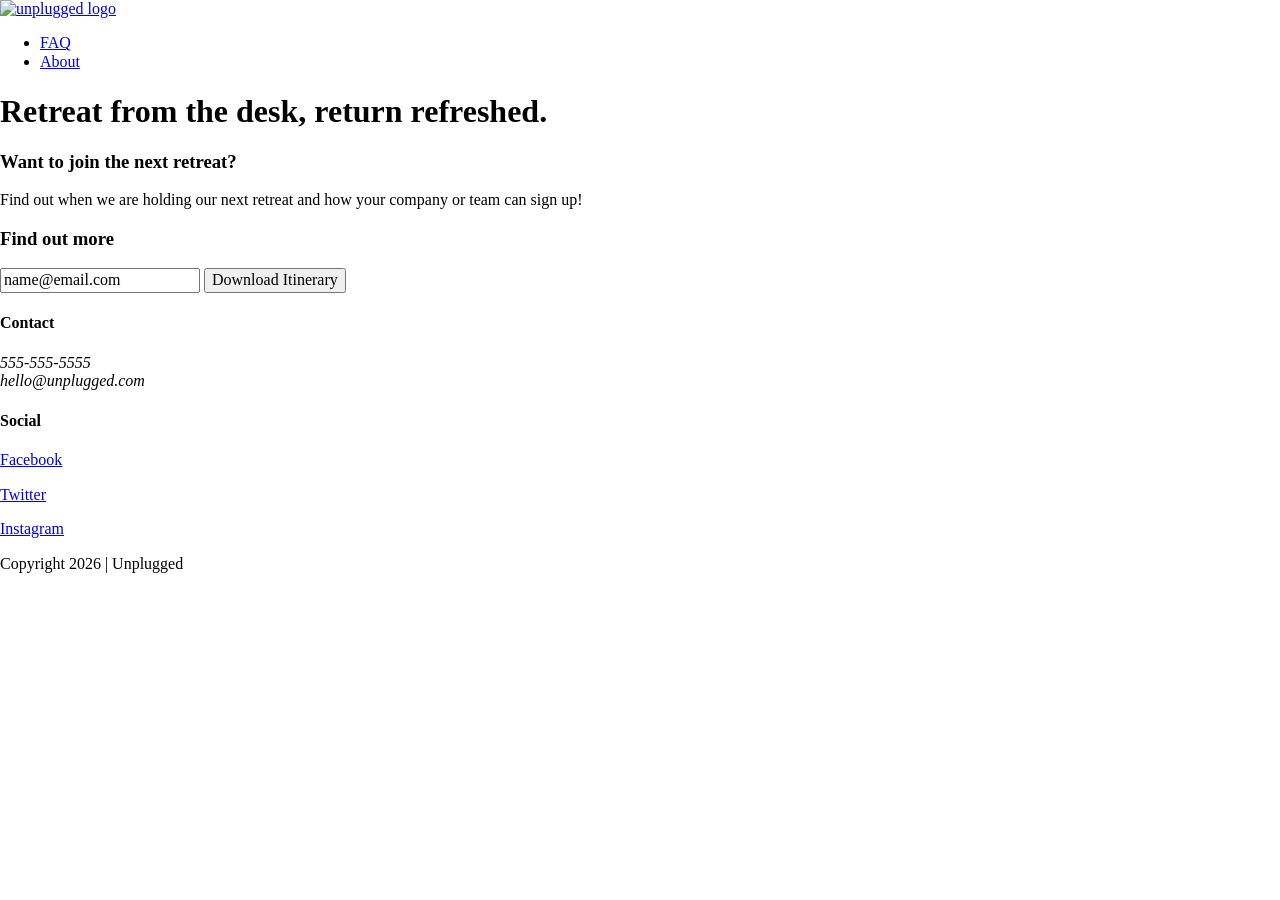
==== index.html @ 07ed84f9 "Code the header, hero area, newsletter signup, and footer HTML" ====
<!doctype html>
<html class="no-js" lang="">

<head>
  <meta charset="utf-8">
  <title>Unplugged | Retreat from the desk, return refreshed</title>
  <meta name="description" content="">
  <meta name="viewport" content="width=device-width, initial-scale=1">

  <meta property="og:title" content="">
  <meta property="og:type" content="">
  <meta property="og:url" content="">
  <meta property="og:image" content="">

  <link rel="manifest" href="site.webmanifest">
  <link rel="apple-touch-icon" href="icon.png">
  <!-- Place favicon.ico in the root directory -->

  <link rel="stylesheet" href="css/normalize.css">
  <link rel="stylesheet" href="css/main.css">

  <meta name="theme-color" content="#fafafa">
</head>

<body>

  <header>
    <div class="content-wrapper">
      <a href="index.html"><img src="" alt="unplugged logo"></a>
      <div class="header-divider"></div>
      <nav>
        <ul>
          <li><a href="faq/index.html" rel="noopener">FAQ</a></li>
          <li><a href="about/index.html" rel="noopener">About</a></li>
        </ul>
      </nav>
    </div>
  </header>
  <main>
    <section class="hero-area">
      <div class="content-wrapper">
        <h1>Retreat from the desk, return refreshed.</h1>
      </div>
    </section>
    <aside>
      <div class="content-wrapper">
        <div class="form-description">
          <h3>Want to join the next retreat?</h3>
          <p>Find out when we are holding our next retreat and how your company or team can sign up!</p>
        </div>
        <div class="form">
          <h3>Find out more</h3>
          <input type="text" name="name" value="name@email.com" aria-label="email address">
          <input type="button" value="Download Itinerary">
        </div>
      </div> <!-- aside content-wrapper ends -->
    </aside>
  </main> <!-- main wrapper -->
  <footer>
    <div class="content-wrapper">
      <div class="footer-content">
        <div class="contact">
          <h4>Contact</h4>
          <address>
            <p>555-555-5555<br>
              hello@unplugged.com</p>
          </address>
        </div>
        <div class="social">
          <h4>Social</h4>
          <div class="social-icons">
            <p><a href="https://www.facebook.com/" target="_blank" rel="noopener">Facebook</a></p>
            <p><a href="https://twitter.com/" target="_blank" rel="noopener">Twitter</a></p>
            <p><a href="https://www.instagram.com/" target="_blank" rel="noopener">Instagram</a></p>
          </div>
        </div>
      </div> <!-- footer content ends -->
      <div class="copyright">
        <p>Copyright 2026 | Unplugged</p>
      </div>
    </div> <!-- footer content-wrapper ends -->
  </footer>

  <script src="js/vendor/modernizr-3.11.2.min.js"></script>
  <script src="js/plugins.js"></script>
  <script src="js/main.js"></script>

  <!-- Google Analytics: change UA-XXXXX-Y to be your site's ID. -->
  <script>
    window.ga = function () { ga.q.push(arguments) }; ga.q = []; ga.l = +new Date;
    ga('create', 'UA-XXXXX-Y', 'auto'); ga('set', 'anonymizeIp', true); ga('set', 'transport', 'beacon'); ga('send', 'pageview')
  </script>
  <script src="https://www.google-analytics.com/analytics.js" async></script>
</body>

</html>
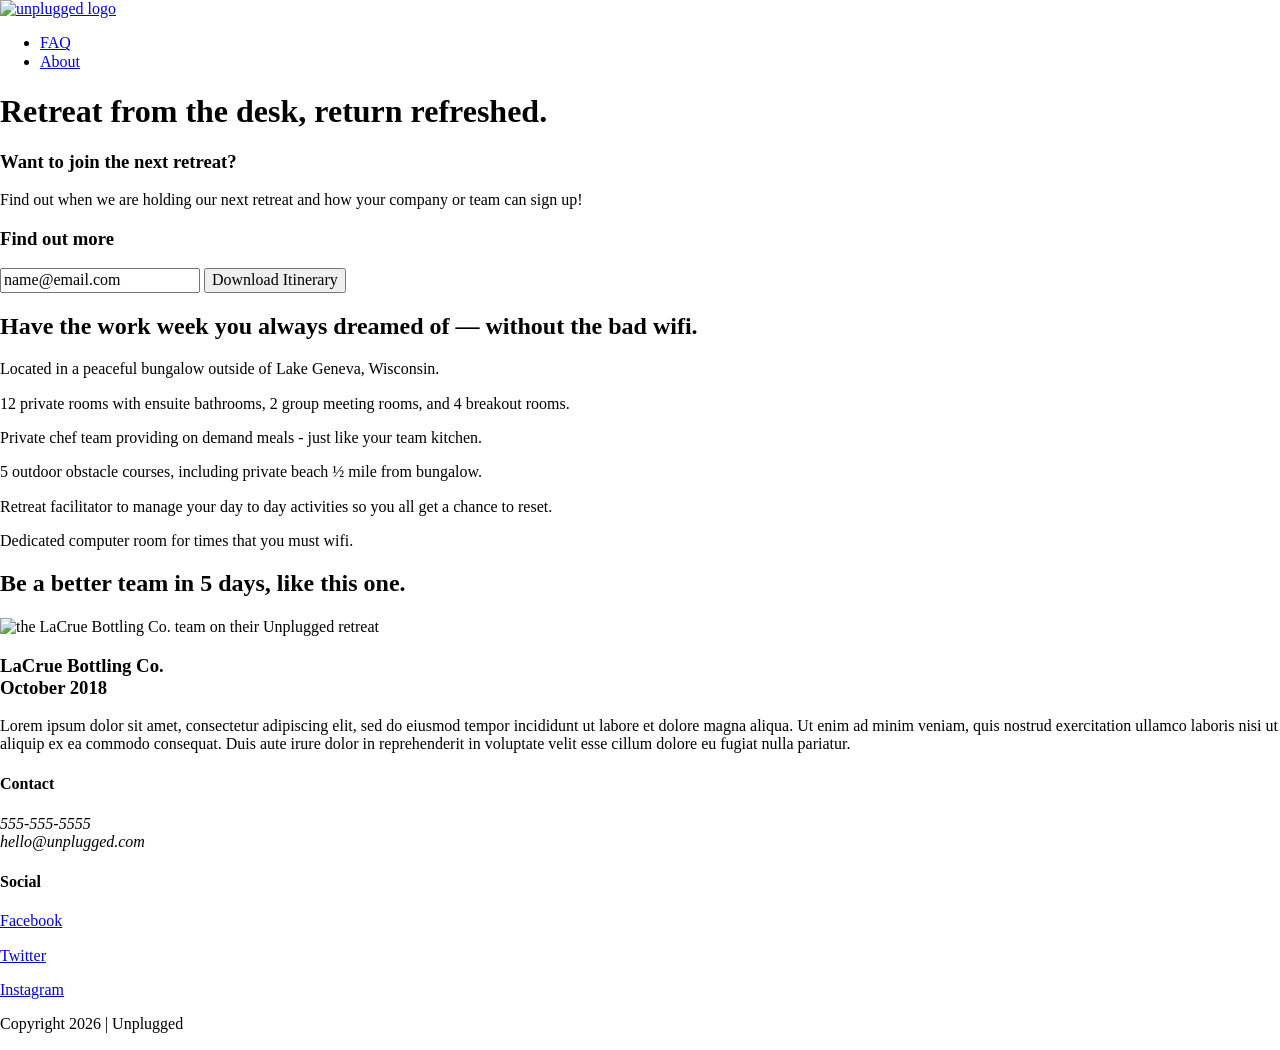
==== commit 9fe28759: "Finish homepage HTML with features and reviews sections and class names" ====
--- a/index.html
+++ b/index.html
@@ -55,6 +55,49 @@
         </div>
       </div> <!-- aside content-wrapper ends -->
     </aside>
+    <section class="features">
+      <div class="content-wrapper">
+        <h2>Have the work week you always dreamed of — without the bad wifi.</h2>
+        <div class="features-items">
+          <article>
+            <p class="fontawesome-icon"></p>
+            <p class="features-item-description">Located in a peaceful bungalow outside of Lake Geneva, Wisconsin.</p>
+          </article>
+          <article>
+            <p class="fontawesome-icon"></p>
+            <p class="features-item-description">12 private rooms with ensuite bathrooms, 2 group meeting rooms, and 4 breakout rooms.</p>
+          </article>
+          <article>
+            <p class="fontawesome-icon"></p>
+            <p class="features-item-description">Private chef team providing on demand meals - just like your team kitchen.</p>
+          </article>
+          <article>
+            <p class="fontawesome-icon"></p>
+            <p class="features-item-description">5 outdoor obstacle courses, including private beach ½ mile from bungalow.</p>
+          </article>
+          <article>
+            <p class="fontawesome-icon"></p>
+            <p class="features-item-description">Retreat facilitator to manage your day to day activities so you all get a chance to reset.</p>
+          </article>
+          <article>
+            <p class="fontawesome-icon"></p>
+            <p class="features-item-description">Dedicated computer room for times that you must wifi.</p>
+          </article>
+        </div>
+      </div>
+    </section>
+    <section class="reviews">
+      <div class="content-wrapper">
+        <h2>Be a better team in 5 days, like this one.</h2>
+        <article>
+          <img src="" alt="the LaCrue Bottling Co. team on their Unplugged retreat">
+          <div class="review-text">
+            <h3>LaCrue Bottling Co.<br>October 2018</h3>
+            <p>Lorem ipsum dolor sit amet, consectetur adipiscing elit, sed do eiusmod tempor incididunt ut labore et dolore magna aliqua. Ut enim ad minim veniam, quis nostrud exercitation ullamco laboris nisi ut aliquip ex ea commodo consequat. Duis aute irure dolor in reprehenderit in voluptate velit esse cillum dolore eu fugiat nulla pariatur.</p>
+          </div>
+        </article>
+      </div>
+    </section>
   </main> <!-- main wrapper -->
   <footer>
     <div class="content-wrapper">
@@ -81,6 +124,7 @@
     </div> <!-- footer content-wrapper ends -->
   </footer>
 
+
   <script src="js/vendor/modernizr-3.11.2.min.js"></script>
   <script src="js/plugins.js"></script>
   <script src="js/main.js"></script>
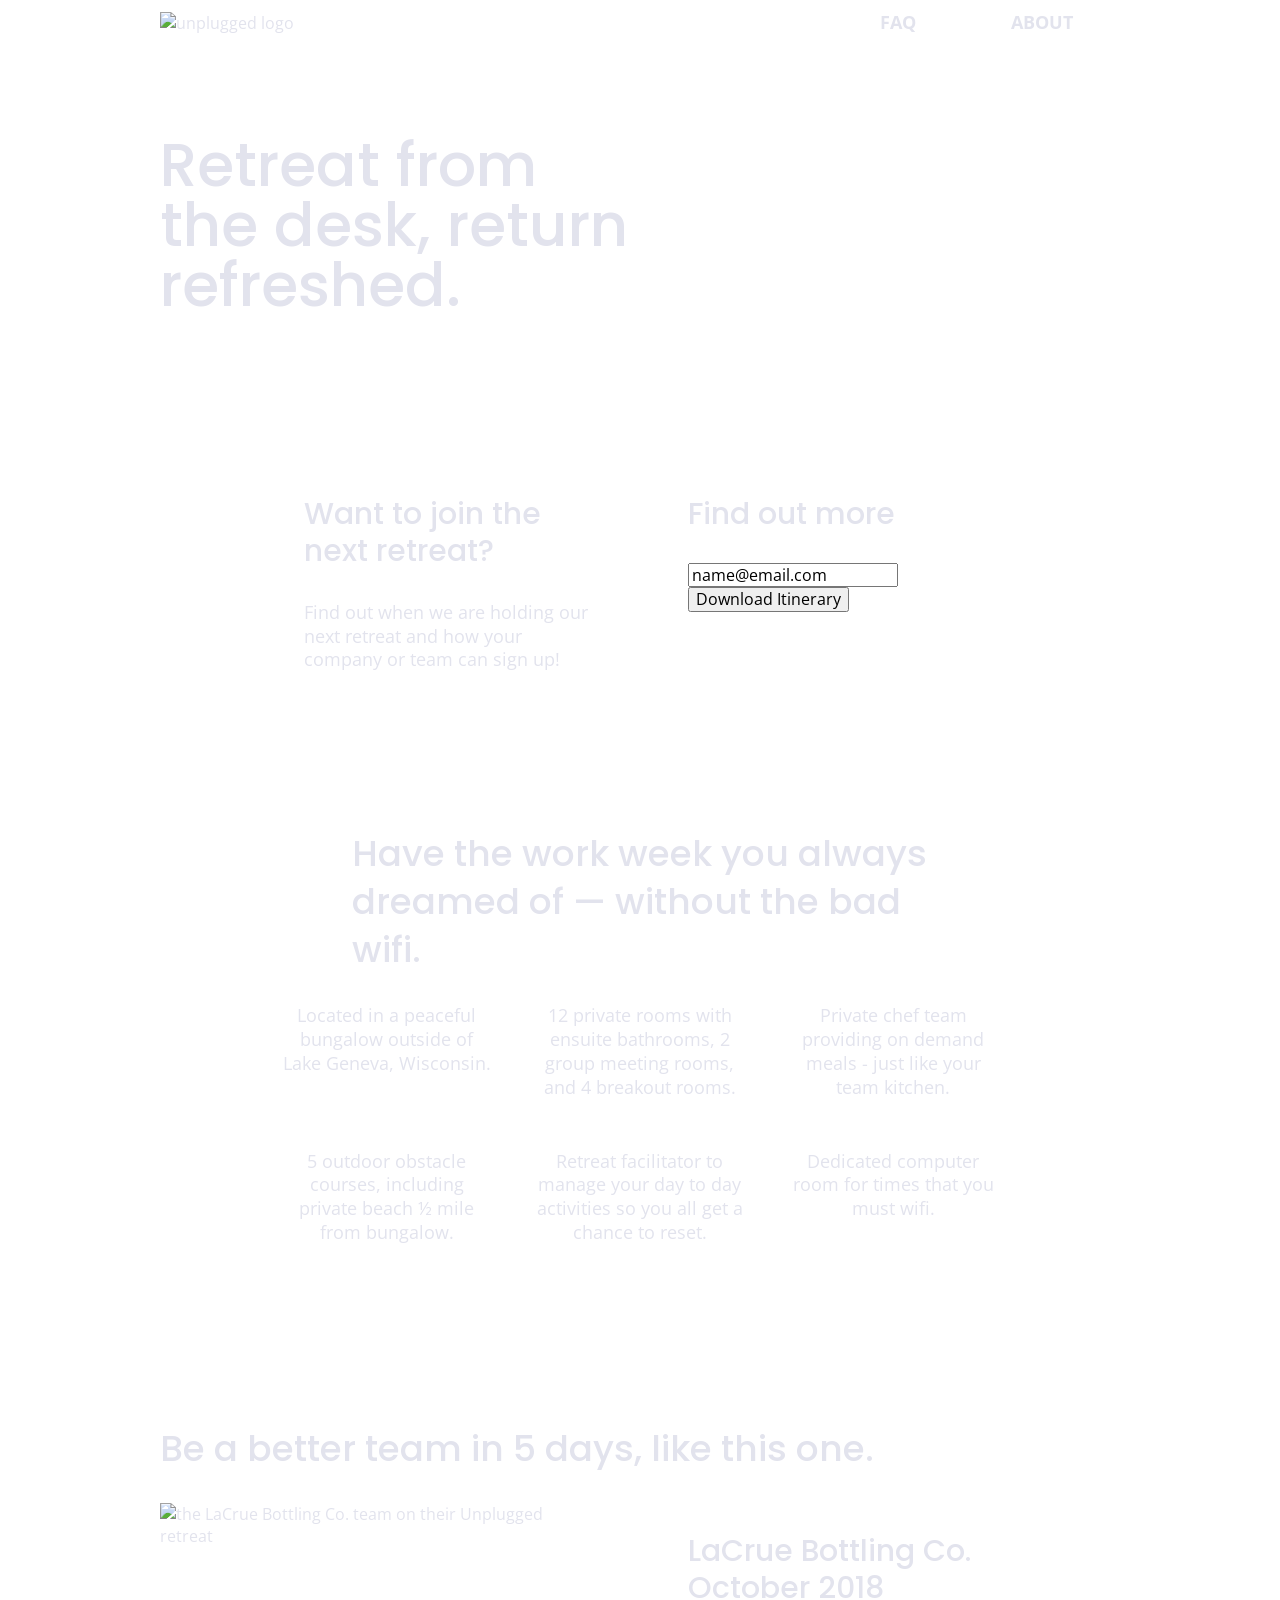
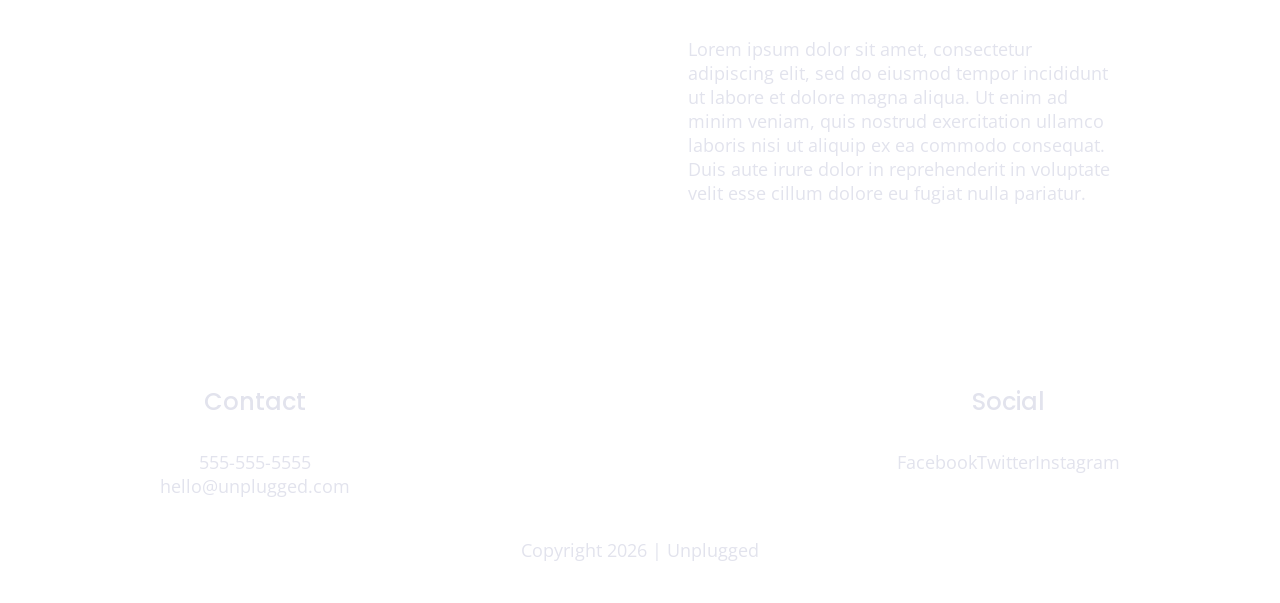
==== commit b6225421: "Add Google Fonts and global text styles" ====
--- a/index.html
+++ b/index.html
@@ -18,6 +18,10 @@
 
   <link rel="stylesheet" href="css/normalize.css">
   <link rel="stylesheet" href="css/main.css">
+  <!-- Google Fonts -->
+  <link rel="preconnect" href="https://fonts.googleapis.com">
+  <link rel="preconnect" href="https://fonts.gstatic.com" crossorigin>
+  <link href="https://fonts.googleapis.com/css2?family=Open+Sans:ital,wght@0,300..800;1,300..800&family=Poppins:wght@400;500;600;700&display=swap" rel="stylesheet">
 
   <meta name="theme-color" content="#fafafa">
 </head>
--- a/css/main.css
+++ b/css/main.css
@@ -0,0 +1,668 @@
+/*! HTML5 Boilerplate v8.0.0 | MIT License | https://html5boilerplate.com/ */
+
+/* main.css 2.1.0 | MIT License | https://github.com/h5bp/main.css#readme */
+/*
+ * What follows is the result of much research on cross-browser styling.
+ * Credit left inline and big thanks to Nicolas Gallagher, Jonathan Neal,
+ * Kroc Camen, and the H5BP dev community and team.
+ */
+
+/* ==========================================================================
+   Base styles: opinionated defaults
+   ========================================================================== */
+
+html {
+  color: #222;
+  font-size: 1em;
+  line-height: 1.4;
+}
+
+/*
+ * Remove text-shadow in selection highlight:
+ * https://twitter.com/miketaylr/status/12228805301
+ *
+ * Vendor-prefixed and regular ::selection selectors cannot be combined:
+ * https://stackoverflow.com/a/16982510/7133471
+ *
+ * Customize the background color to match your design.
+ */
+
+::-moz-selection {
+  background: #b3d4fc;
+  text-shadow: none;
+}
+
+::selection {
+  background: #b3d4fc;
+  text-shadow: none;
+}
+
+/*
+ * A better looking default horizontal rule
+ */
+
+hr {
+  display: block;
+  height: 1px;
+  border: 0;
+  border-top: 1px solid #ccc;
+  margin: 1em 0;
+  padding: 0;
+}
+
+/*
+ * Remove the gap between audio, canvas, iframes,
+ * images, videos and the bottom of their containers:
+ * https://github.com/h5bp/html5-boilerplate/issues/440
+ */
+
+audio,
+canvas,
+iframe,
+img,
+svg,
+video {
+  vertical-align: middle;
+}
+
+/*
+ * Remove default fieldset styles.
+ */
+
+fieldset {
+  border: 0;
+  margin: 0;
+  padding: 0;
+}
+
+/*
+ * Allow only vertical resizing of textareas.
+ */
+
+textarea {
+  resize: vertical;
+}
+
+/* ==========================================================================
+   Author's custom styles
+   ========================================================================== */
+
+/* ===== Unplugged custom styles (start) ===== */
+
+/* -------------------- Layout: Flexbox containers -------------------- */
+header {
+  display: flex;
+  justify-content: center;
+}
+
+header .content-wrapper {
+  display: flex;
+  justify-content: center;
+  align-items: center;
+  flex-flow: row wrap;
+}
+
+header nav ul {
+  display: flex;
+  justify-content: space-around;
+}
+
+footer {
+  display: flex;
+  flex-direction: column;
+  align-items: center;
+  text-align: center;
+}
+
+footer .social-icons {
+  display: flex;
+  justify-content: center;
+}
+
+footer .social p {
+  display: flex;
+  justify-content: center;
+  align-items: center;
+}
+
+.hero-area,
+aside,
+.features,
+.reviews,
+.mission,
+.contact-section,
+.faq {
+  display: flex;
+  justify-content: center;
+}
+
+.features .content-wrapper,
+.features-items,
+.faq .content-wrapper {
+  display: flex;
+  justify-content: center;
+  flex-flow: row wrap;
+}
+
+/* -------------------- Mobile layout: widths, margins & padding -------------------- */
+.content-wrapper {
+  width: 90%;
+}
+
+header {
+  padding: 15px 0;
+}
+
+.header-divider {
+  width: 100%;
+  margin: 15px 0;
+}
+
+header nav {
+  width: 60%;
+}
+
+header nav ul {
+  width: 100%;
+  margin: 0;
+  padding: 0;
+}
+
+header .content-wrapper p {
+  margin: 0;
+}
+
+.hero-area .content-wrapper {
+  padding: 50px 0;
+}
+
+aside .content-wrapper {
+  margin: 40px 0;
+}
+
+.features .content-wrapper,
+.reviews .content-wrapper,
+.mission .content-wrapper,
+.contact-section .content-wrapper,
+.faq .content-wrapper {
+  margin: 50px 0;
+}
+
+.features article {
+  width: 70%;
+  margin-bottom: 50px;
+  text-align: center;
+}
+
+.features p {
+  margin: 0;
+}
+
+.reviews h3 {
+  width: 70%;
+}
+
+footer .content-wrapper {
+  width: 55%;
+  margin: 50px 0;
+}
+
+footer p {
+  margin: 0;
+}
+
+footer .contact {
+  margin-bottom: 30px;
+}
+
+footer .copyright {
+  margin-top: 40px;
+}
+
+.contact-content p {
+  margin: 0;
+}
+
+.contact-content > div,
+.faq-content {
+  margin-bottom: 30px;
+}
+
+/* -------------------- Tablet layout -------------------- */
+@media only screen and (min-width: 768px) {
+  .content-wrapper {
+    max-width: 640px;
+  }
+
+  header .content-wrapper {
+    justify-content: space-between;
+  }
+
+  header nav {
+    width: 30%;
+  }
+
+  .header-divider {
+    display: none;
+  }
+
+  aside .content-wrapper {
+    display: flex;
+    justify-content: space-between;
+    align-content: center;
+    margin: 60px 0;
+  }
+
+  aside .form-description,
+  aside .form {
+    width: 45%;
+    margin: 0;
+  }
+
+  .features article {
+    display: flex;
+    align-items: center;
+    flex-flow: column wrap;
+    flex-basis: 33%;
+  }
+
+  .features .features-item-description {
+    width: 85%;
+  }
+
+  .reviews article {
+    display: flex;
+    justify-content: space-between;
+  }
+
+  .reviews article > * {
+    width: 47%;
+  }
+
+  footer .content-wrapper {
+    width: 100%;
+    max-width: 640px;
+    margin: 80px 0 40px;
+  }
+
+  .footer-content {
+    display: flex;
+    justify-content: space-between;
+    align-items: flex-start;
+  }
+
+  footer .contact {
+    margin-bottom: 0;
+  }
+
+  /* About page */
+  .mission-content,
+  .contact-content {
+    display: flex;
+    justify-content: space-between;
+    align-items: flex-start;
+  }
+
+  .mission-content p,
+  .contact-content > div {
+    width: 47%;
+  }
+
+  .contact-section .content-wrapper h2 {
+    width: 100%;
+  }
+
+  /* FAQ page */
+  .faq .content-wrapper {
+    justify-content: space-between;
+  }
+
+  .faq-content {
+    flex-basis: 45%;
+  }
+
+  .faq h2 {
+    width: 100%;
+  }
+}
+
+/* -------------------- Desktop layout -------------------- */
+@media only screen and (min-width: 1200px) {
+  header {
+    padding: 10px 0;
+  }
+
+  .content-wrapper,
+  footer .content-wrapper {
+    max-width: 960px;
+  }
+
+  .hero-area h1 {
+    width: 50%;
+  }
+
+  aside .content-wrapper {
+    justify-content: center;
+    gap: 10%;
+  }
+
+  aside .form-description,
+  aside .form {
+    width: 30%;
+  }
+
+  .features h2 {
+    width: 60%;
+  }
+
+  .features .features-items {
+    width: 80%;
+  }
+
+  .reviews article > * {
+    width: 45%;
+  }
+
+  .mission h2,
+  .contact-section .content-wrapper h2 {
+    width: 85%;
+  }
+
+  .faq h2 {
+    width: 100%;
+  }
+}
+
+/* -------------------- Global text styles -------------------- */
+html {
+  font-size: 1rem;
+}
+
+body {
+  font-family: 'Open Sans', sans-serif;
+  font-size: 1em;
+  color: #e2e3ed;
+}
+
+ul,
+ol {
+  list-style-type: none;
+}
+
+a {
+  color: #e2e3ed;
+  text-decoration: none;
+}
+
+h1 {
+  font-family: 'Poppins', Helvetica, Arial, sans-serif;
+  font-size: 2.25em;
+  /* 36px */
+  line-height: 1.2em;
+  font-weight: 500;
+}
+
+h2 {
+  font-family: 'Poppins', sans-serif;
+  font-size: 1.875em;
+  /* 30px */
+  font-weight: 500;
+}
+
+h3,
+h4 {
+  font-family: 'Poppins', sans-serif;
+  font-size: 1.125em;
+  /* 18px */
+  font-weight: 500;
+}
+
+p {
+  font-size: .875em;
+  /* 14px */
+  line-height: 1.3em;
+}
+
+address {
+  font-style: normal;
+}
+
+header nav li {
+  font-size: 1.125em;
+  /* 18px */
+  font-weight: bold;
+  text-transform: uppercase;
+}
+
+@media only screen and (min-width: 768px) {
+  h1 {
+    font-size: 3em;
+    /* 48px */
+    line-height: 1em;
+  }
+
+  h2 {
+    font-size: 2.25em;
+    /* 36px */
+    line-height: 1.33em;
+  }
+
+  h3 {
+    font-size: 1.5em;
+    /* 24px */
+    line-height: 1.25em;
+  }
+
+  footer h4,
+  .contact-content h4 {
+    font-size: 1.5em;
+  }
+}
+
+@media only screen and (min-width: 1200px) {
+  h1 {
+    font-size: 3.75em;
+    /* 60px */
+  }
+
+  h3,
+  h4 {
+    font-size: 1.875em;
+    /* 30px */
+  }
+
+  p {
+    font-size: 1.125em;
+    /* 18px */
+    line-height: 1.33em;
+  }
+
+  .mission h2,
+  .faq h2 {
+    font-size: 3em;
+    /* 48px */
+  }
+
+  .faq-content h4,
+  .faq-content p {
+    font-size: 1.125em;
+  }
+}
+
+/* ===== Unplugged custom styles (end) ===== */
+
+
+/* ==========================================================================
+   Helper classes
+   ========================================================================== */
+
+/*
+ * Hide visually and from screen readers
+ */
+
+.hidden,
+[hidden] {
+  display: none !important;
+}
+
+/*
+ * Hide only visually, but have it available for screen readers:
+ * https://snook.ca/archives/html_and_css/hiding-content-for-accessibility
+ *
+ * 1. For long content, line feeds are not interpreted as spaces and small width
+ *    causes content to wrap 1 word per line:
+ *    https://medium.com/@jessebeach/beware-smushed-off-screen-accessible-text-5952a4c2cbfe
+ */
+
+.sr-only {
+  border: 0;
+  clip: rect(0, 0, 0, 0);
+  height: 1px;
+  margin: -1px;
+  overflow: hidden;
+  padding: 0;
+  position: absolute;
+  white-space: nowrap;
+  width: 1px;
+  /* 1 */
+}
+
+/*
+ * Extends the .sr-only class to allow the element
+ * to be focusable when navigated to via the keyboard:
+ * https://www.drupal.org/node/897638
+ */
+
+.sr-only.focusable:active,
+.sr-only.focusable:focus {
+  clip: auto;
+  height: auto;
+  margin: 0;
+  overflow: visible;
+  position: static;
+  white-space: inherit;
+  width: auto;
+}
+
+/*
+ * Hide visually and from screen readers, but maintain layout
+ */
+
+.invisible {
+  visibility: hidden;
+}
+
+/*
+ * Clearfix: contain floats
+ *
+ * For modern browsers
+ * 1. The space content is one way to avoid an Opera bug when the
+ *    `contenteditable` attribute is included anywhere else in the document.
+ *    Otherwise it causes space to appear at the top and bottom of elements
+ *    that receive the `clearfix` class.
+ * 2. The use of `table` rather than `block` is only necessary if using
+ *    `:before` to contain the top-margins of child elements.
+ */
+
+.clearfix::before,
+.clearfix::after {
+  content: " ";
+  display: table;
+}
+
+.clearfix::after {
+  clear: both;
+}
+
+/* ==========================================================================
+   EXAMPLE Media Queries for Responsive Design.
+   These examples override the primary ('mobile first') styles.
+   Modify as content requires.
+   ========================================================================== */
+
+@media only screen and (min-width: 35em) {
+  /* Style adjustments for viewports that meet the condition */
+}
+
+@media print,
+  (-webkit-min-device-pixel-ratio: 1.25),
+  (min-resolution: 1.25dppx),
+  (min-resolution: 120dpi) {
+  /* Style adjustments for high resolution devices */
+}
+
+/* ==========================================================================
+   Print styles.
+   Inlined to avoid the additional HTTP request:
+   https://www.phpied.com/delay-loading-your-print-css/
+   ========================================================================== */
+
+@media print {
+  *,
+  *::before,
+  *::after {
+    background: #fff !important;
+    color: #000 !important;
+    /* Black prints faster */
+    box-shadow: none !important;
+    text-shadow: none !important;
+  }
+
+  a,
+  a:visited {
+    text-decoration: underline;
+  }
+
+  a[href]::after {
+    content: " (" attr(href) ")";
+  }
+
+  abbr[title]::after {
+    content: " (" attr(title) ")";
+  }
+
+  /*
+   * Don't show links that are fragment identifiers,
+   * or use the `javascript:` pseudo protocol
+   */
+  a[href^="#"]::after,
+  a[href^="javascript:"]::after {
+    content: "";
+  }
+
+  pre {
+    white-space: pre-wrap !important;
+  }
+
+  pre,
+  blockquote {
+    border: 1px solid #999;
+    page-break-inside: avoid;
+  }
+
+  /*
+   * Printing Tables:
+   * https://web.archive.org/web/20180815150934/http://css-discuss.incutio.com/wiki/Printing_Tables
+   */
+  thead {
+    display: table-header-group;
+  }
+
+  tr,
+  img {
+    page-break-inside: avoid;
+  }
+
+  p,
+  h2,
+  h3 {
+    orphans: 3;
+    widows: 3;
+  }
+
+  h2,
+  h3 {
+    page-break-after: avoid;
+  }
+}
+
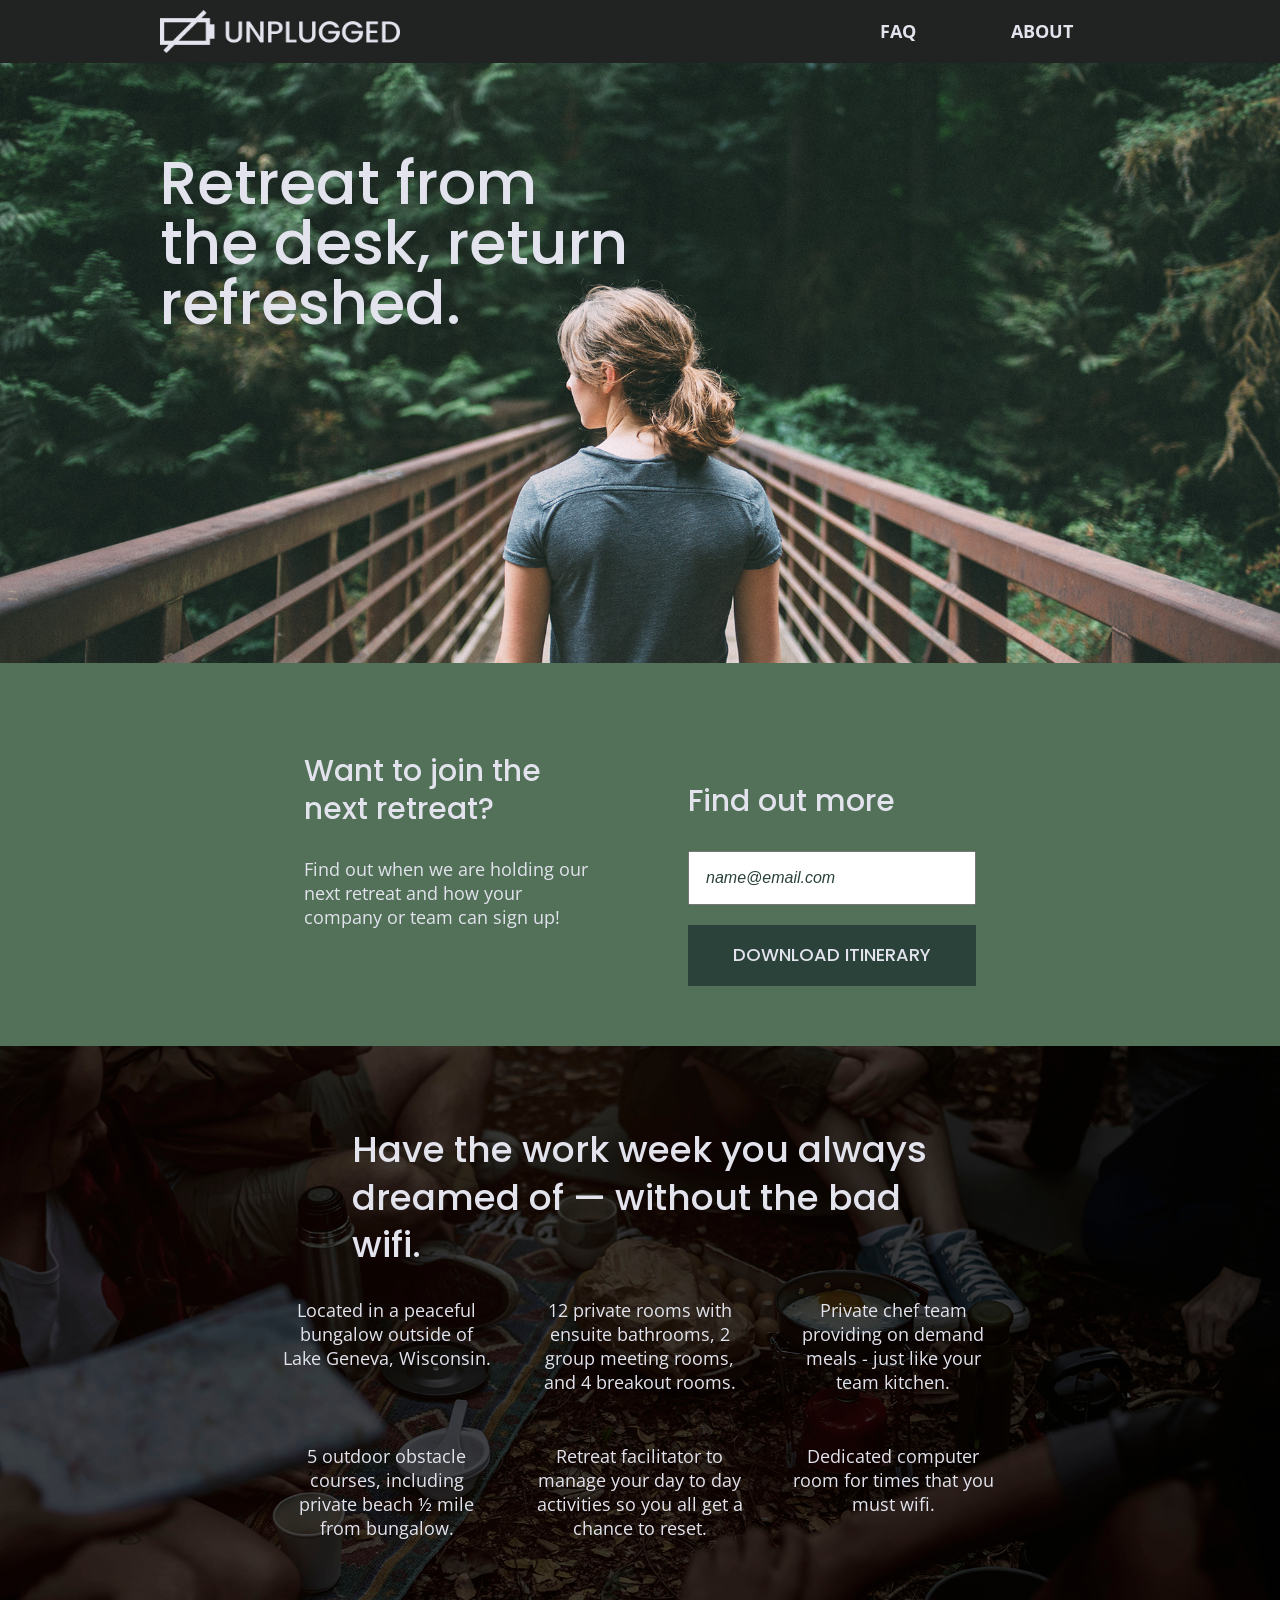
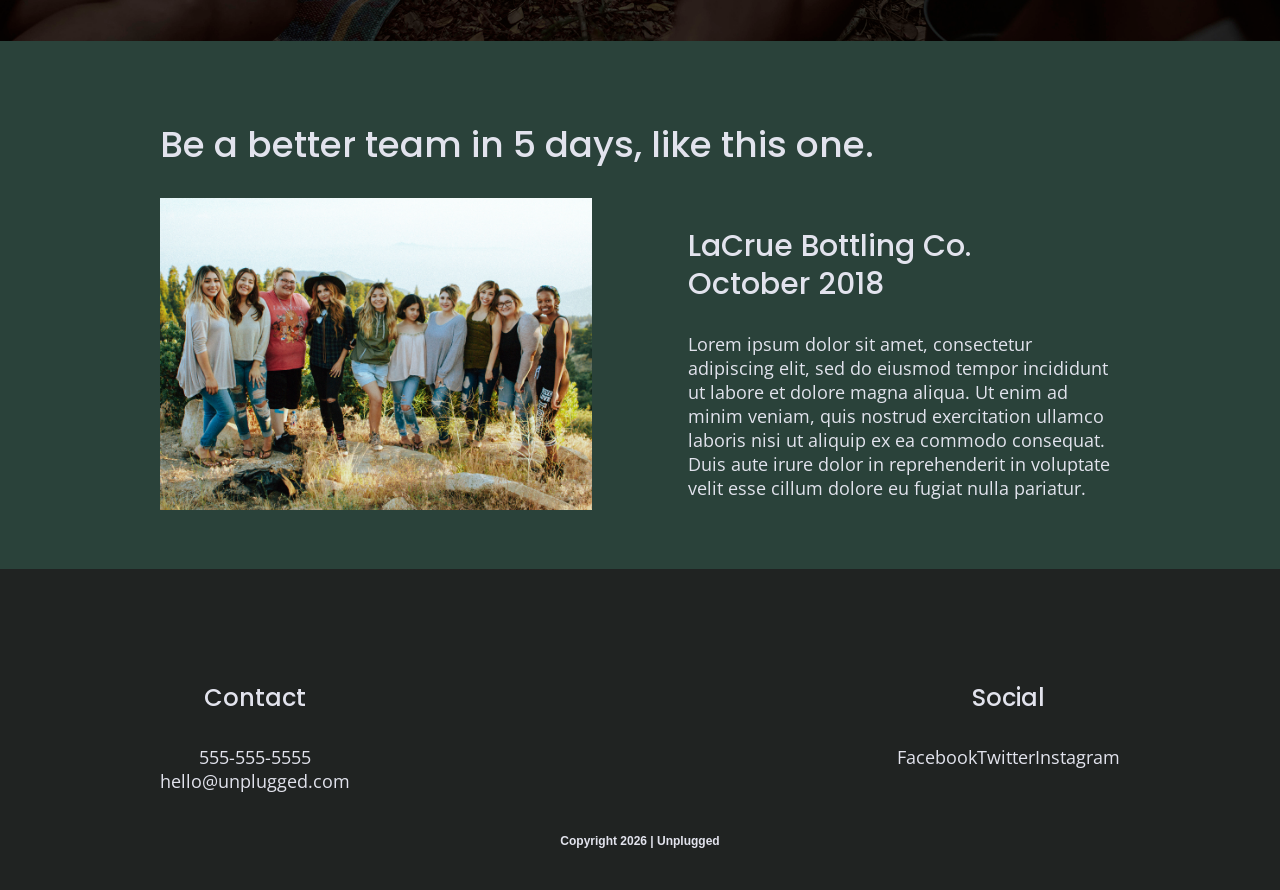
==== commit 24786e6a: "Add responsive background images, logo, and review image" ====
--- a/index.html
+++ b/index.html
@@ -30,7 +30,9 @@
 
   <header>
     <div class="content-wrapper">
-      <a href="index.html"><img src="" alt="unplugged logo"></a>
+      <figure>
+        <a href="index.html"><img src="img/unpluggedlogo.png" alt="unplugged logo"></a>
+      </figure>
       <div class="header-divider"></div>
       <nav>
         <ul>
@@ -94,7 +96,9 @@
       <div class="content-wrapper">
         <h2>Be a better team in 5 days, like this one.</h2>
         <article>
-          <img src="" alt="the LaCrue Bottling Co. team on their Unplugged retreat">
+          <figure>
+            <img src="img/unplugged-retreat-lacrue.jpg" alt="the LaCrue Bottling Co. team on their Unplugged retreat">
+          </figure>
           <div class="review-text">
             <h3>LaCrue Bottling Co.<br>October 2018</h3>
             <p>Lorem ipsum dolor sit amet, consectetur adipiscing elit, sed do eiusmod tempor incididunt ut labore et dolore magna aliqua. Ut enim ad minim veniam, quis nostrud exercitation ullamco laboris nisi ut aliquip ex ea commodo consequat. Duis aute irure dolor in reprehenderit in voluptate velit esse cillum dolore eu fugiat nulla pariatur.</p>
--- a/css/main.css
+++ b/css/main.css
@@ -486,6 +486,120 @@
   .faq-content h4,
   .faq-content p {
     font-size: 1.125em;
+  }
+}
+
+/* -------------------- Colors, backgrounds & form -------------------- */
+header,
+footer {
+  background-color: #202322;
+}
+
+.header-divider {
+  border-bottom: 1px solid #3a3a3a;
+}
+
+aside,
+.mission,
+.faq {
+  background-color: #527158;
+}
+
+.reviews,
+.contact-section {
+  background-color: #2a423a;
+}
+
+.features {
+  background-color: #202322;
+}
+
+.hero-area {
+  background-color: #2a423a;
+}
+
+footer .copyright p {
+  font-family: 'Poppins', sans-serif;
+  font-weight: 600;
+  font-size: .75em;
+}
+
+.faq-content h4 {
+  line-height: 1.5em;
+}
+
+aside .form {
+  margin-top: 30px;
+}
+
+input[type=text] {
+  box-sizing: border-box;
+  width: 100%;
+  color: #2a423a;
+  font-style: italic;
+  padding: 1em;
+}
+
+input[type=button] {
+  width: 100%;
+  padding: 20px 0;
+  margin-top: 20px;
+  background-color: #2a423a;
+  font-family: 'Poppins', Helvetica, Arial, sans-serif;
+  font-weight: 500;
+  font-size: 1.125em;
+  color: #e2e3ed;
+  border: none;
+  text-align: center;
+  text-transform: uppercase;
+  cursor: pointer;
+}
+
+/* -------------------- Responsive images -------------------- */
+img {
+  width: 100%;
+}
+
+figure {
+  margin: 0;
+}
+
+header figure {
+  width: 60%;
+}
+
+.hero-area {
+  background: url('../img/unplugged-retreat.jpg') center no-repeat #2a423a;
+  background-size: cover;
+  min-height: 500px;
+}
+
+.features {
+  background: url('../img/unplugged-retreat-features.jpg') center no-repeat #202322;
+  background-size: cover;
+}
+
+.reviews figure {
+  margin-bottom: 20px;
+}
+
+@media only screen and (min-width: 768px) {
+  header figure {
+    width: 35%;
+  }
+
+  .reviews figure {
+    margin-bottom: 0;
+  }
+}
+
+@media only screen and (min-width: 1200px) {
+  header figure {
+    width: 25%;
+  }
+
+  .hero-area {
+    min-height: 600px;
   }
 }
 
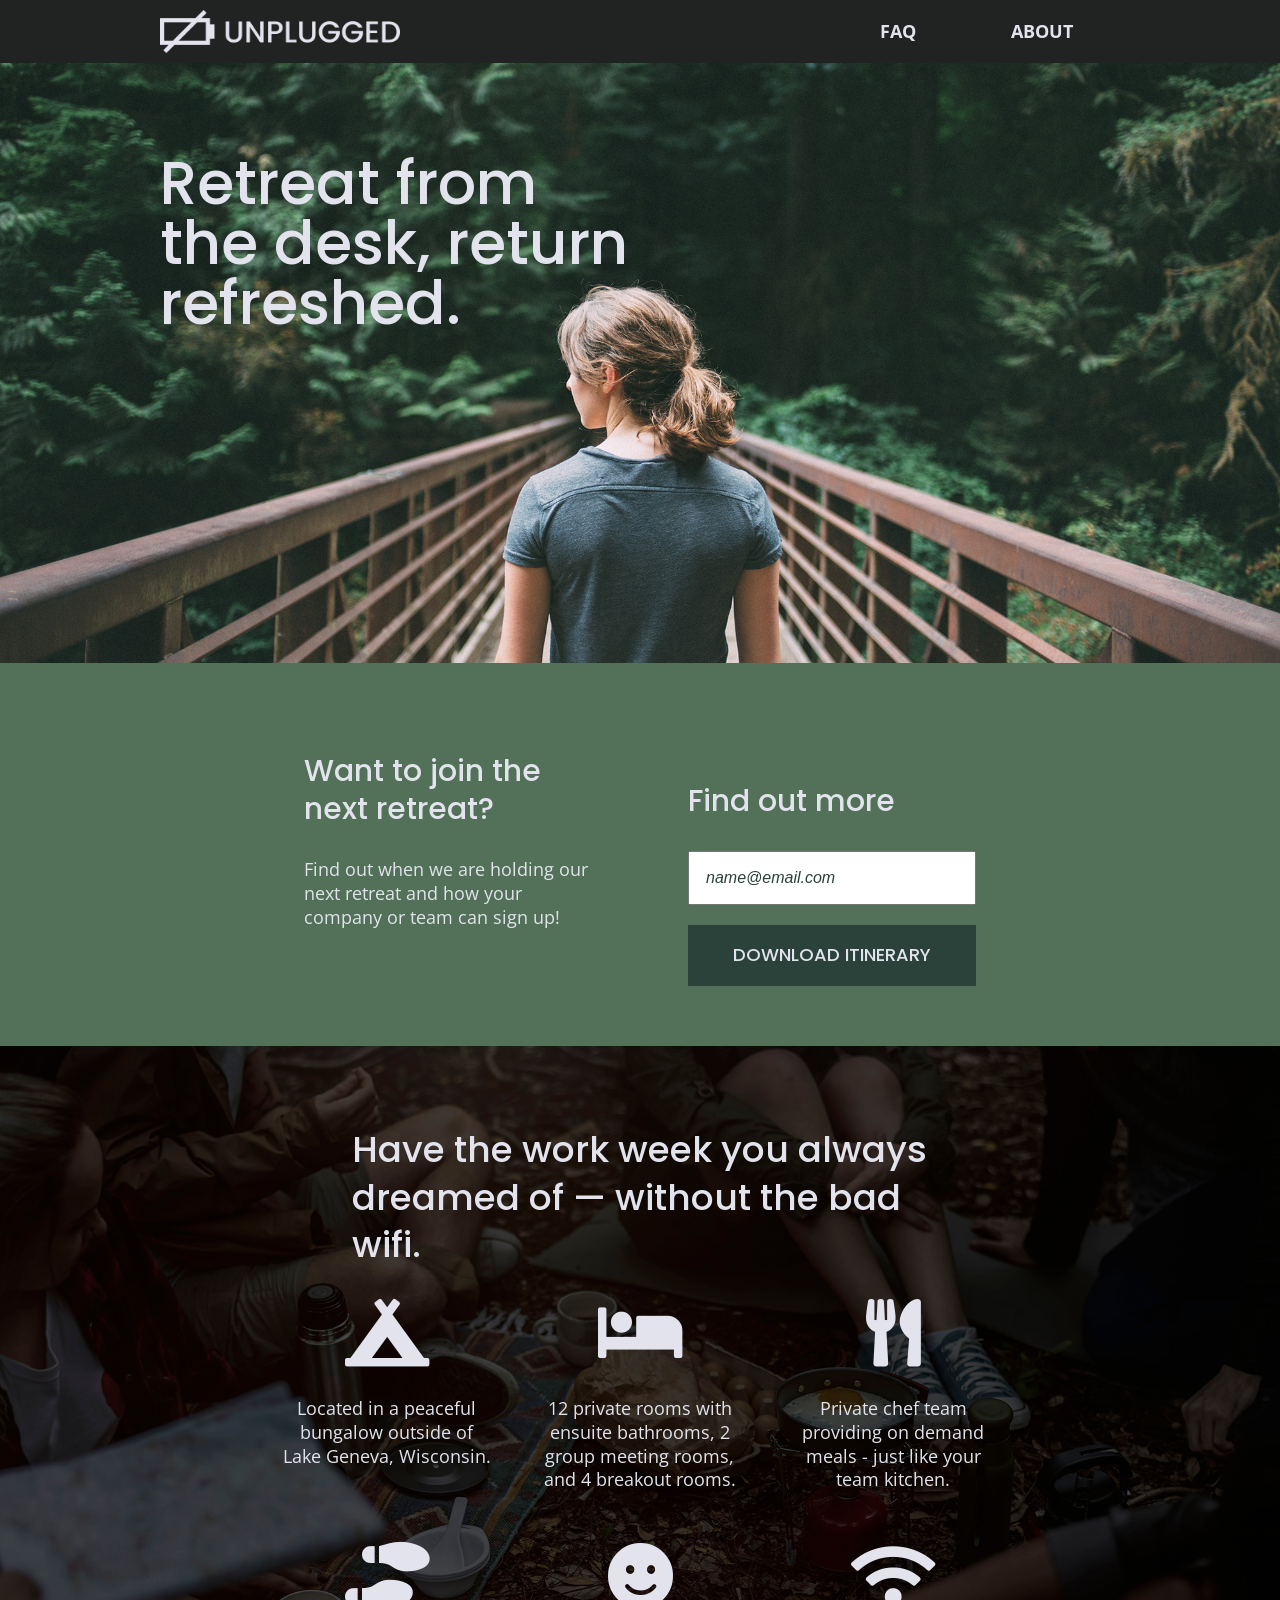
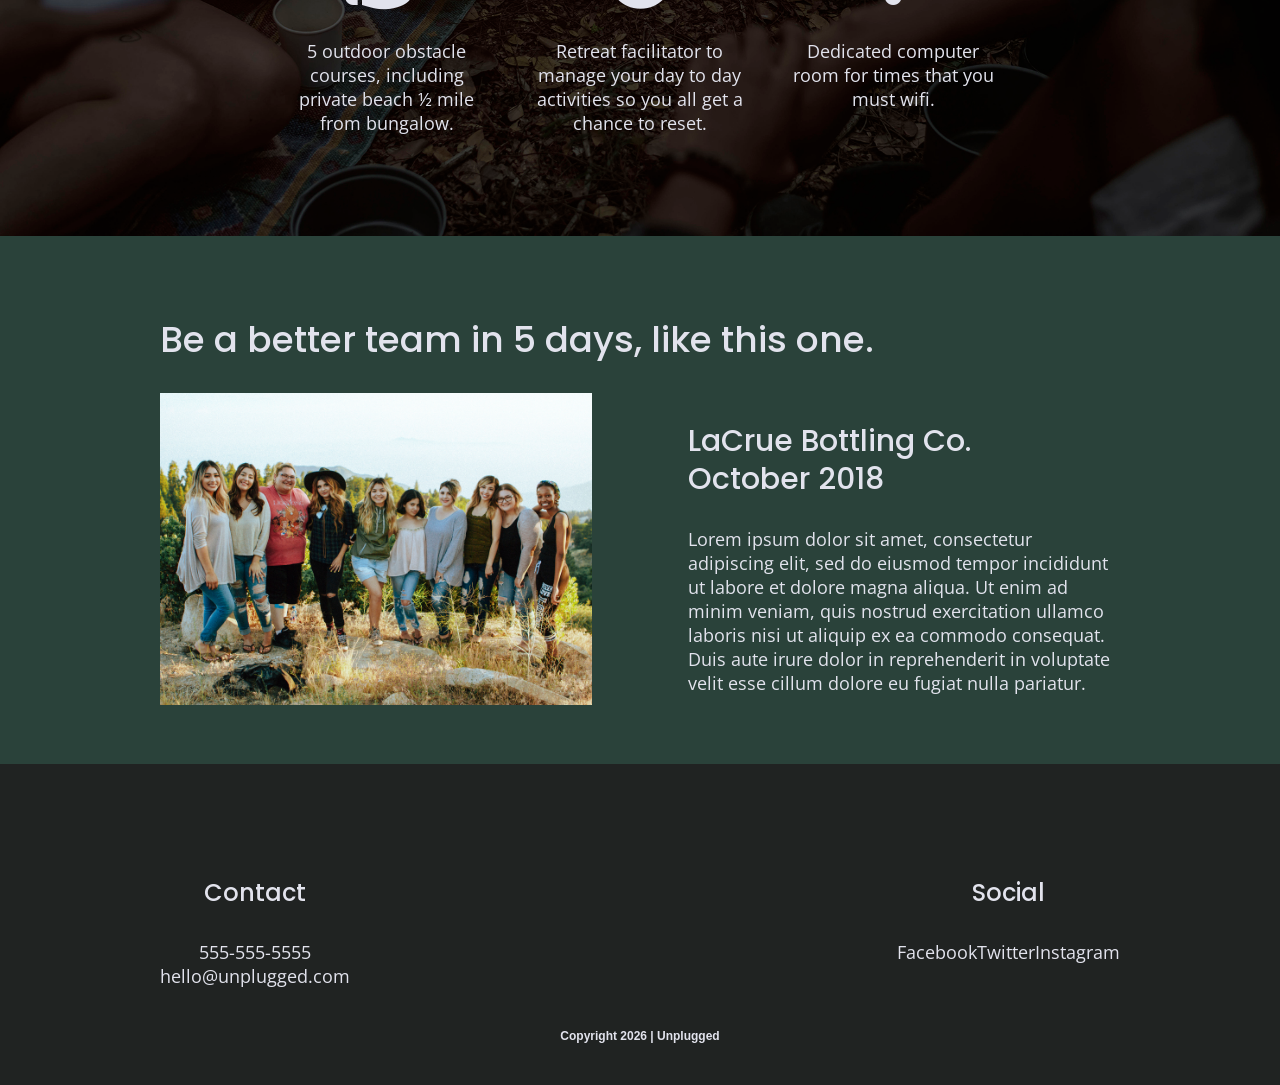
==== commit 987039da: "Add Font Awesome and the feature icons" ====
--- a/index.html
+++ b/index.html
@@ -18,6 +18,8 @@
 
   <link rel="stylesheet" href="css/normalize.css">
   <link rel="stylesheet" href="css/main.css">
+  <!-- FontAwesome CDN version 5.5 -->
+  <link rel="stylesheet" href="https://use.fontawesome.com/releases/v5.5.0/css/all.css" integrity="sha384-B4dIYHKNBt8Bc12p+WXckhzcICo0wtJAoU8YZTY5qE0Id1GSseTk6S+L3BlXeVIU" crossorigin="anonymous">
   <!-- Google Fonts -->
   <link rel="preconnect" href="https://fonts.googleapis.com">
   <link rel="preconnect" href="https://fonts.gstatic.com" crossorigin>
@@ -66,27 +68,27 @@
         <h2>Have the work week you always dreamed of — without the bad wifi.</h2>
         <div class="features-items">
           <article>
-            <p class="fontawesome-icon"></p>
+            <p class="fontawesome-icon"><i class="fas fa-campground" aria-hidden="true"></i></p>
             <p class="features-item-description">Located in a peaceful bungalow outside of Lake Geneva, Wisconsin.</p>
           </article>
           <article>
-            <p class="fontawesome-icon"></p>
+            <p class="fontawesome-icon"><i class="fas fa-bed" aria-hidden="true"></i></p>
             <p class="features-item-description">12 private rooms with ensuite bathrooms, 2 group meeting rooms, and 4 breakout rooms.</p>
           </article>
           <article>
-            <p class="fontawesome-icon"></p>
+            <p class="fontawesome-icon"><i class="fas fa-utensils" aria-hidden="true"></i></p>
             <p class="features-item-description">Private chef team providing on demand meals - just like your team kitchen.</p>
           </article>
           <article>
-            <p class="fontawesome-icon"></p>
+            <p class="fontawesome-icon"><i class="fas fa-shoe-prints" aria-hidden="true"></i></p>
             <p class="features-item-description">5 outdoor obstacle courses, including private beach ½ mile from bungalow.</p>
           </article>
           <article>
-            <p class="fontawesome-icon"></p>
+            <p class="fontawesome-icon"><i class="fas fa-smile" aria-hidden="true"></i></p>
             <p class="features-item-description">Retreat facilitator to manage your day to day activities so you all get a chance to reset.</p>
           </article>
           <article>
-            <p class="fontawesome-icon"></p>
+            <p class="fontawesome-icon"><i class="fas fa-wifi" aria-hidden="true"></i></p>
             <p class="features-item-description">Dedicated computer room for times that you must wifi.</p>
           </article>
         </div>
--- a/css/main.css
+++ b/css/main.css
@@ -603,6 +603,49 @@
   }
 }
 
+/* -------------------- About page map -------------------- */
+.map {
+  width: 100%;
+}
+
+.map figure {
+  width: 100%;
+  height: 0;
+  padding-bottom: 125%;
+  overflow: hidden;
+  position: relative;
+}
+
+.map iframe {
+  width: 100%;
+  height: 100%;
+  position: absolute;
+  top: 0;
+  left: 0;
+}
+
+/* Map: padding-bottom = design height / breakpoint width */
+@media only screen and (min-width: 768px) {
+  .map figure {
+    padding-bottom: 58.6%;
+    /* 450px / 768px */
+  }
+}
+
+@media only screen and (min-width: 1200px) {
+  .map figure {
+    padding-bottom: 37.5%;
+    /* 450px / 1200px */
+  }
+}
+
+/* -------------------- Icons -------------------- */
+.features i {
+  font-size: 3.75em;
+  /* 60px */
+  margin-bottom: 30px;
+}
+
 /* ===== Unplugged custom styles (end) ===== */
 
 
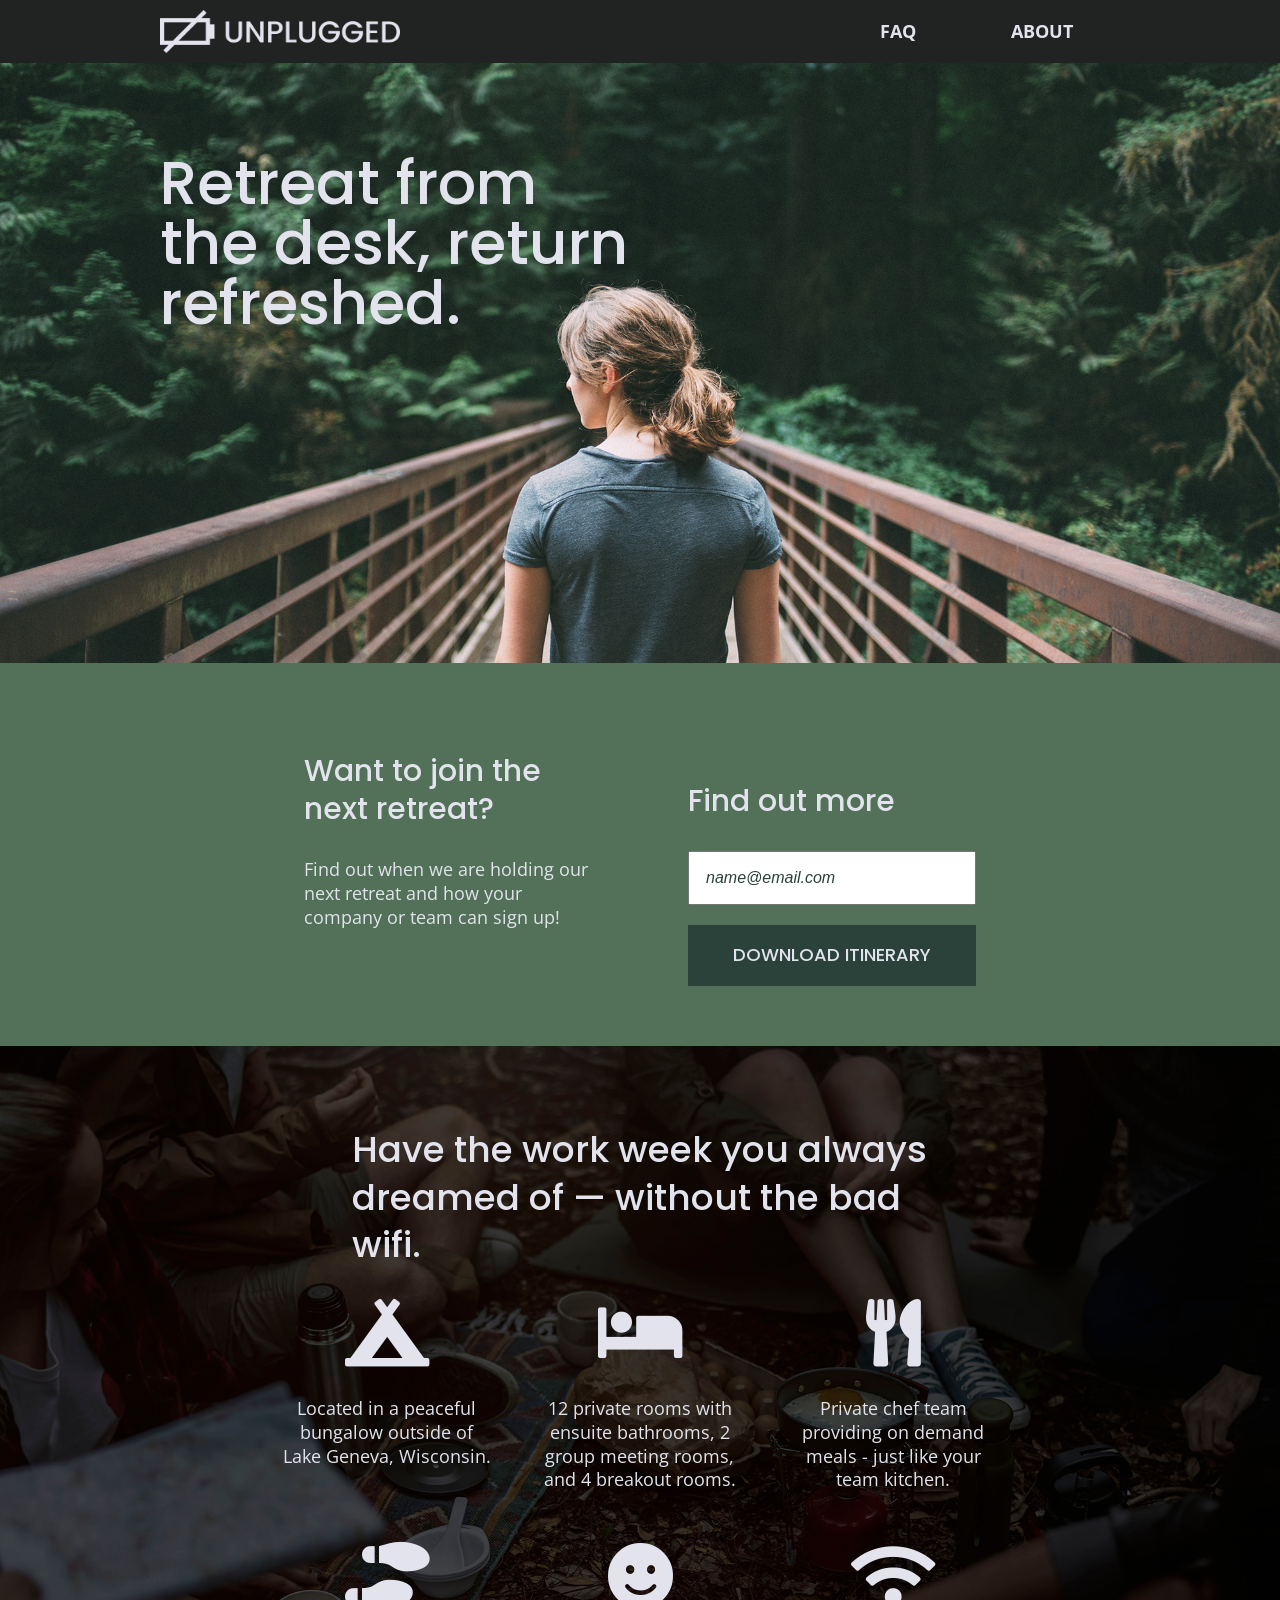
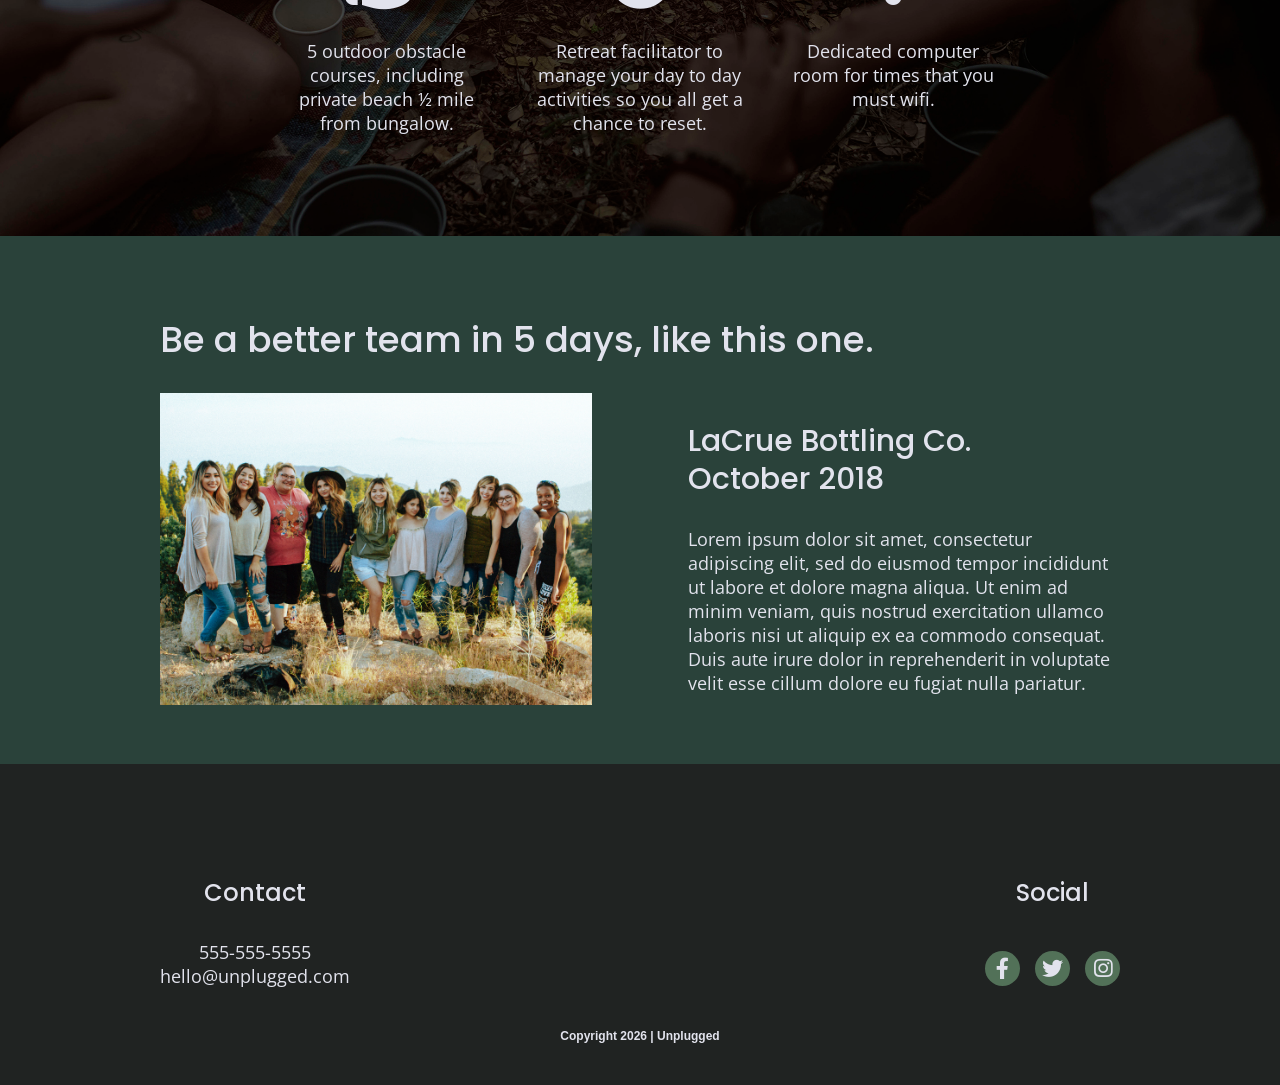
==== commit 769b0c6d: "Add accessible social media icons in the footer" ====
--- a/index.html
+++ b/index.html
@@ -122,9 +122,9 @@
         <div class="social">
           <h4>Social</h4>
           <div class="social-icons">
-            <p><a href="https://www.facebook.com/" target="_blank" rel="noopener">Facebook</a></p>
-            <p><a href="https://twitter.com/" target="_blank" rel="noopener">Twitter</a></p>
-            <p><a href="https://www.instagram.com/" target="_blank" rel="noopener">Instagram</a></p>
+            <p><a href="https://www.facebook.com/" target="_blank" rel="noopener" aria-label="Facebook"><i class="fab fa-facebook-f" aria-hidden="true"></i></a></p>
+            <p><a href="https://twitter.com/" target="_blank" rel="noopener" aria-label="Twitter"><i class="fab fa-twitter" aria-hidden="true"></i></a></p>
+            <p><a href="https://www.instagram.com/" target="_blank" rel="noopener" aria-label="Instagram"><i class="fab fa-instagram" aria-hidden="true"></i></a></p>
           </div>
         </div>
       </div> <!-- footer content ends -->
--- a/css/main.css
+++ b/css/main.css
@@ -646,6 +646,28 @@
   margin-bottom: 30px;
 }
 
+footer .social-icons {
+  gap: 15px;
+}
+
+footer .social p {
+  width: 35px;
+  height: 35px;
+  margin: 10px 0 0;
+  border-radius: 50%;
+  background-color: #527158;
+  font-size: 1.3125em;
+  /* 21px */
+}
+
+footer .social a {
+  display: flex;
+  justify-content: center;
+  align-items: center;
+  width: 100%;
+  height: 100%;
+}
+
 /* ===== Unplugged custom styles (end) ===== */
 
 
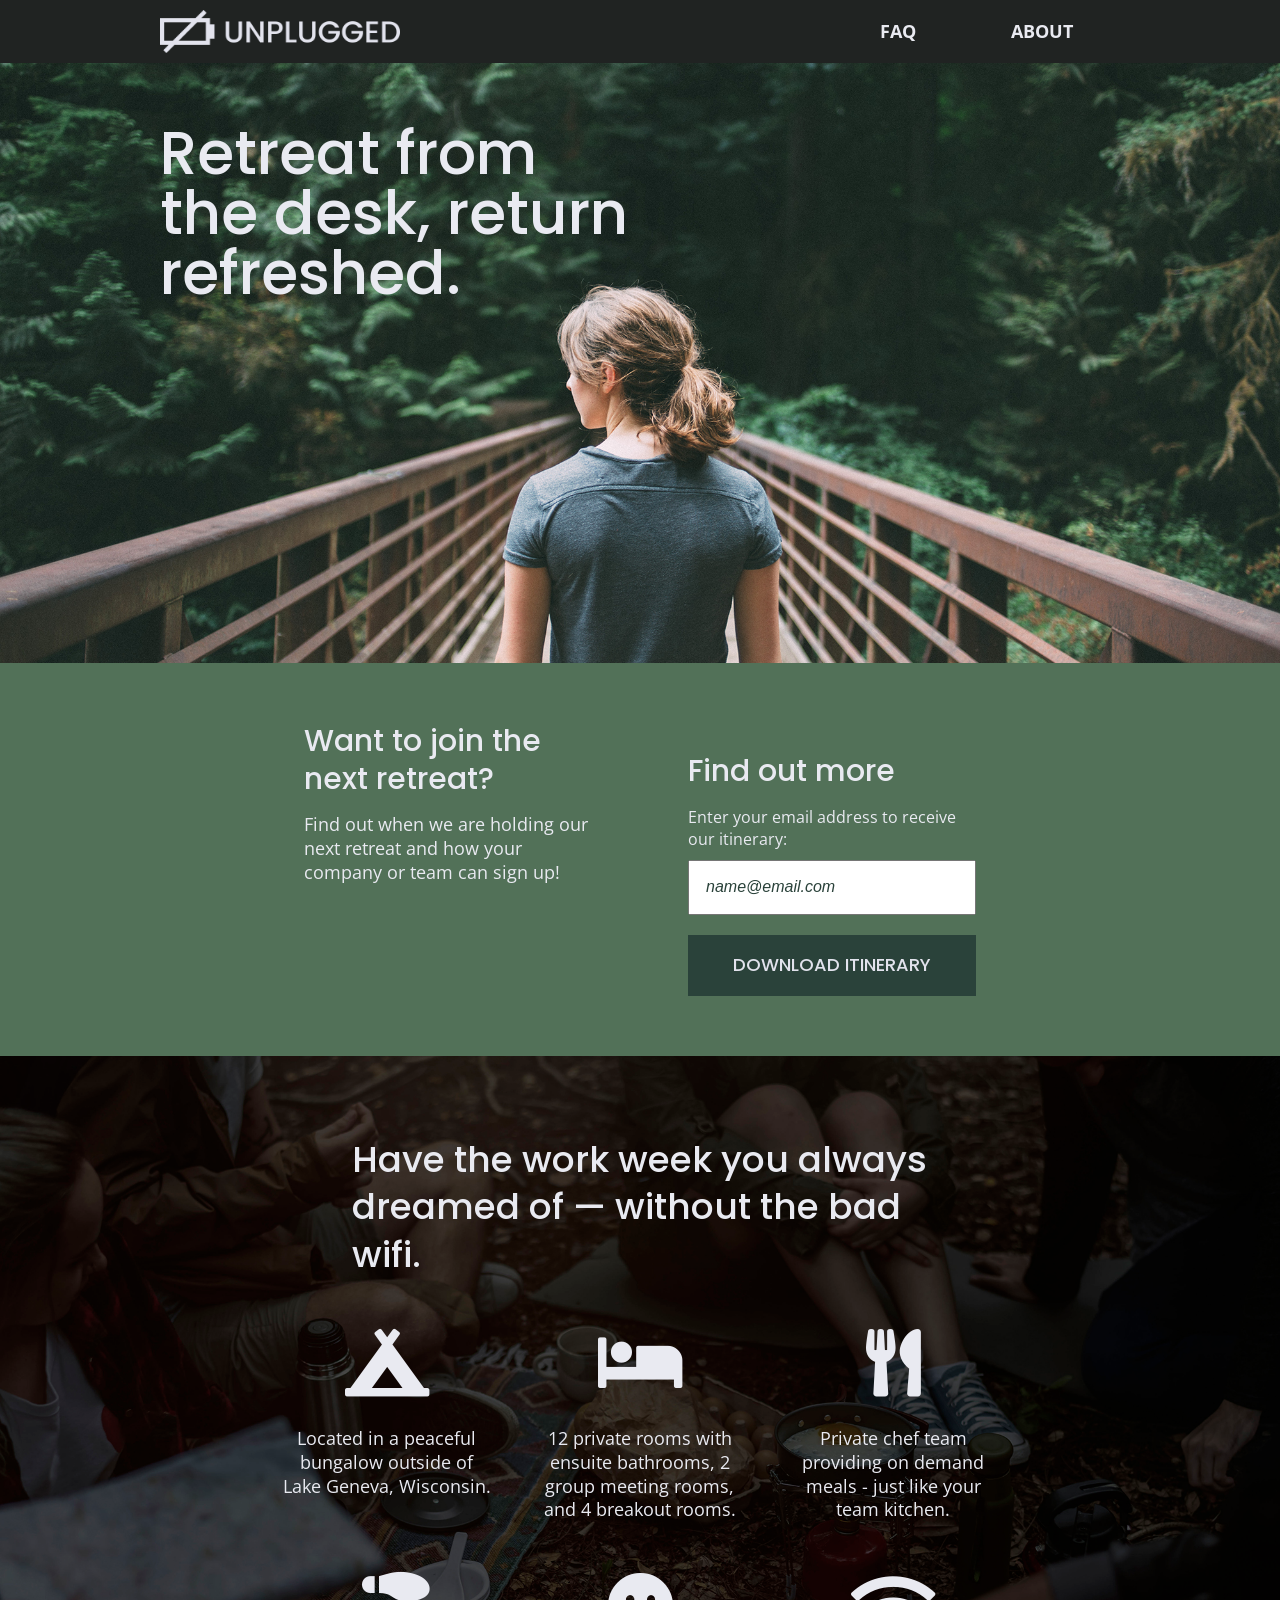
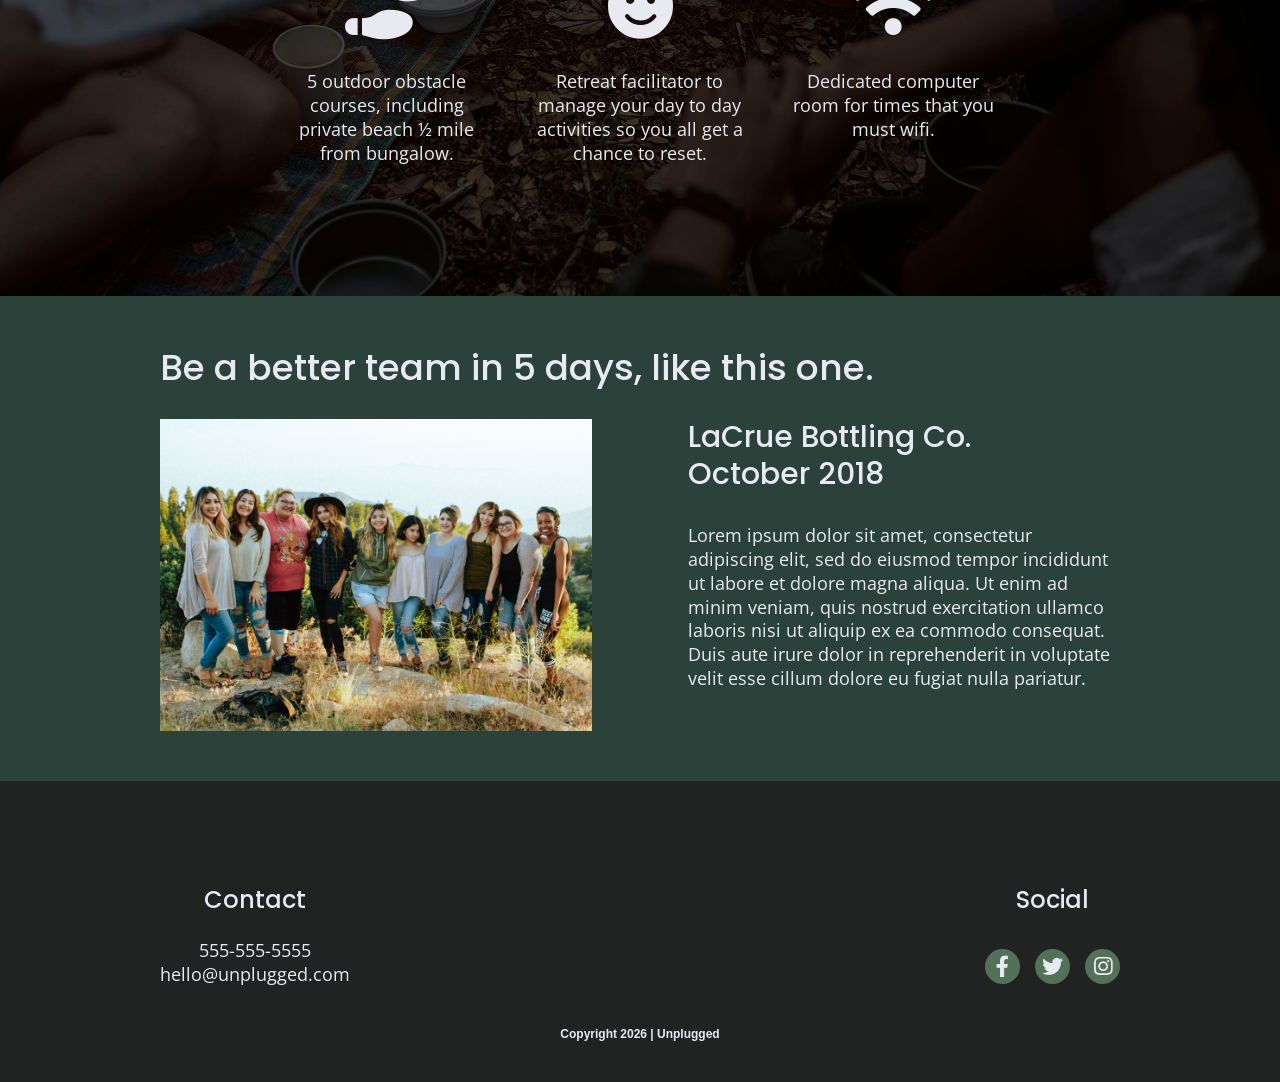
==== commit efc65226: "Accessibility QC: improve text contrast, add form label, fix header hierarchy Co-Authored-By: Claude" ====
--- a/index.html
+++ b/index.html
@@ -53,12 +53,13 @@
     <aside>
       <div class="content-wrapper">
         <div class="form-description">
-          <h3>Want to join the next retreat?</h3>
+          <h2>Want to join the next retreat?</h2> <!-- *** Changed the h3 to an h2 -->
           <p>Find out when we are holding our next retreat and how your company or team can sign up!</p>
         </div>
         <div class="form">
-          <h3>Find out more</h3>
-          <input type="text" name="name" value="name@email.com" aria-label="email address">
+          <h2>Find out more</h2> <!-- *** Changed the h3 to an h2 -->
+          <label for="name">Enter your email address to receive our itinerary:</label>
+          <input type="text" name="name" id="name" value="name@email.com">
           <input type="button" value="Download Itinerary">
         </div>
       </div> <!-- aside content-wrapper ends -->
@@ -113,14 +114,14 @@
     <div class="content-wrapper">
       <div class="footer-content">
         <div class="contact">
-          <h4>Contact</h4>
+          <h3>Contact</h3>
           <address>
             <p>555-555-5555<br>
               hello@unplugged.com</p>
           </address>
         </div>
         <div class="social">
-          <h4>Social</h4>
+          <h3>Social</h3>
           <div class="social-icons">
             <p><a href="https://www.facebook.com/" target="_blank" rel="noopener" aria-label="Facebook"><i class="fab fa-facebook-f" aria-hidden="true"></i></a></p>
             <p><a href="https://twitter.com/" target="_blank" rel="noopener" aria-label="Twitter"><i class="fab fa-twitter" aria-hidden="true"></i></a></p>
--- a/css/main.css
+++ b/css/main.css
@@ -381,7 +381,7 @@
 body {
   font-family: 'Open Sans', sans-serif;
   font-size: 1em;
-  color: #e2e3ed;
+  color: #E9EAF1; /* *** was #e2e3ed - raised for 4.5:1 contrast */
 }
 
 ul,
@@ -390,7 +390,7 @@
 }
 
 a {
-  color: #e2e3ed;
+  color: #E9EAF1;
   text-decoration: none;
 }
 
@@ -453,8 +453,8 @@
     line-height: 1.25em;
   }
 
-  footer h4,
-  .contact-content h4 {
+  footer h3,
+  .contact-content h3 {
     font-size: 1.5em;
   }
 }
@@ -483,7 +483,7 @@
     /* 48px */
   }
 
-  .faq-content h4,
+  .faq-content h3,
   .faq-content p {
     font-size: 1.125em;
   }
@@ -524,7 +524,7 @@
   font-size: .75em;
 }
 
-.faq-content h4 {
+.faq-content h3 {
   line-height: 1.5em;
 }
 
@@ -668,6 +668,105 @@
   height: 100%;
 }
 
+/* -------------------- Finishing touches -------------------- */
+body {
+  margin: 0;
+  background-color: #202322;
+}
+
+header nav a:hover,
+footer .social a:hover {
+  opacity: .75;
+}
+
+.hero-area h1 {
+  margin: 0;
+}
+
+aside h2,
+aside h3 {
+  margin: 0 0 15px;
+}
+
+aside .form-description p {
+  margin: 0;
+}
+
+.features h2 {
+  margin: 0 0 50px;
+}
+
+.features-items {
+  width: 100%;
+}
+
+.reviews h2 {
+  line-height: 1.2em;
+  margin-top: 0;
+}
+
+.reviews h3 {
+  margin-top: 0;
+}
+
+.mission h2,
+.contact-section h2 {
+  margin-top: 0;
+}
+
+.faq h2 {
+  margin-top: 0;
+  line-height: 1.2em;
+}
+
+input[type=button]:hover {
+  background-color: #202322;
+}
+
+@media only screen and (min-width: 1200px) {
+  .hero-area .content-wrapper {
+    padding: 60px 0;
+  }
+
+  .features .content-wrapper {
+    margin: 80px 0;
+  }
+}
+
+
+/* *** Accessibility updates: header hierarchy (aside h3 -> h2, h4 -> h3) */
+aside h2 {
+  font-size: 1.125em;
+}
+
+.form label {
+  display: block;
+  margin-bottom: 10px;
+  font-size: .875em;
+}
+
+@media only screen and (min-width: 768px) {
+  aside h2 {
+    font-size: 1.5em;
+    line-height: 1.25em;
+  }
+
+  .faq-content h3 {
+    font-size: 1.125em;
+    line-height: 1.5em;
+  }
+}
+
+@media only screen and (min-width: 1200px) {
+  aside h2 {
+    font-size: 1.875em;
+  }
+
+  .form label {
+    font-size: 1em;
+  }
+}
+
 /* ===== Unplugged custom styles (end) ===== */
 
 
